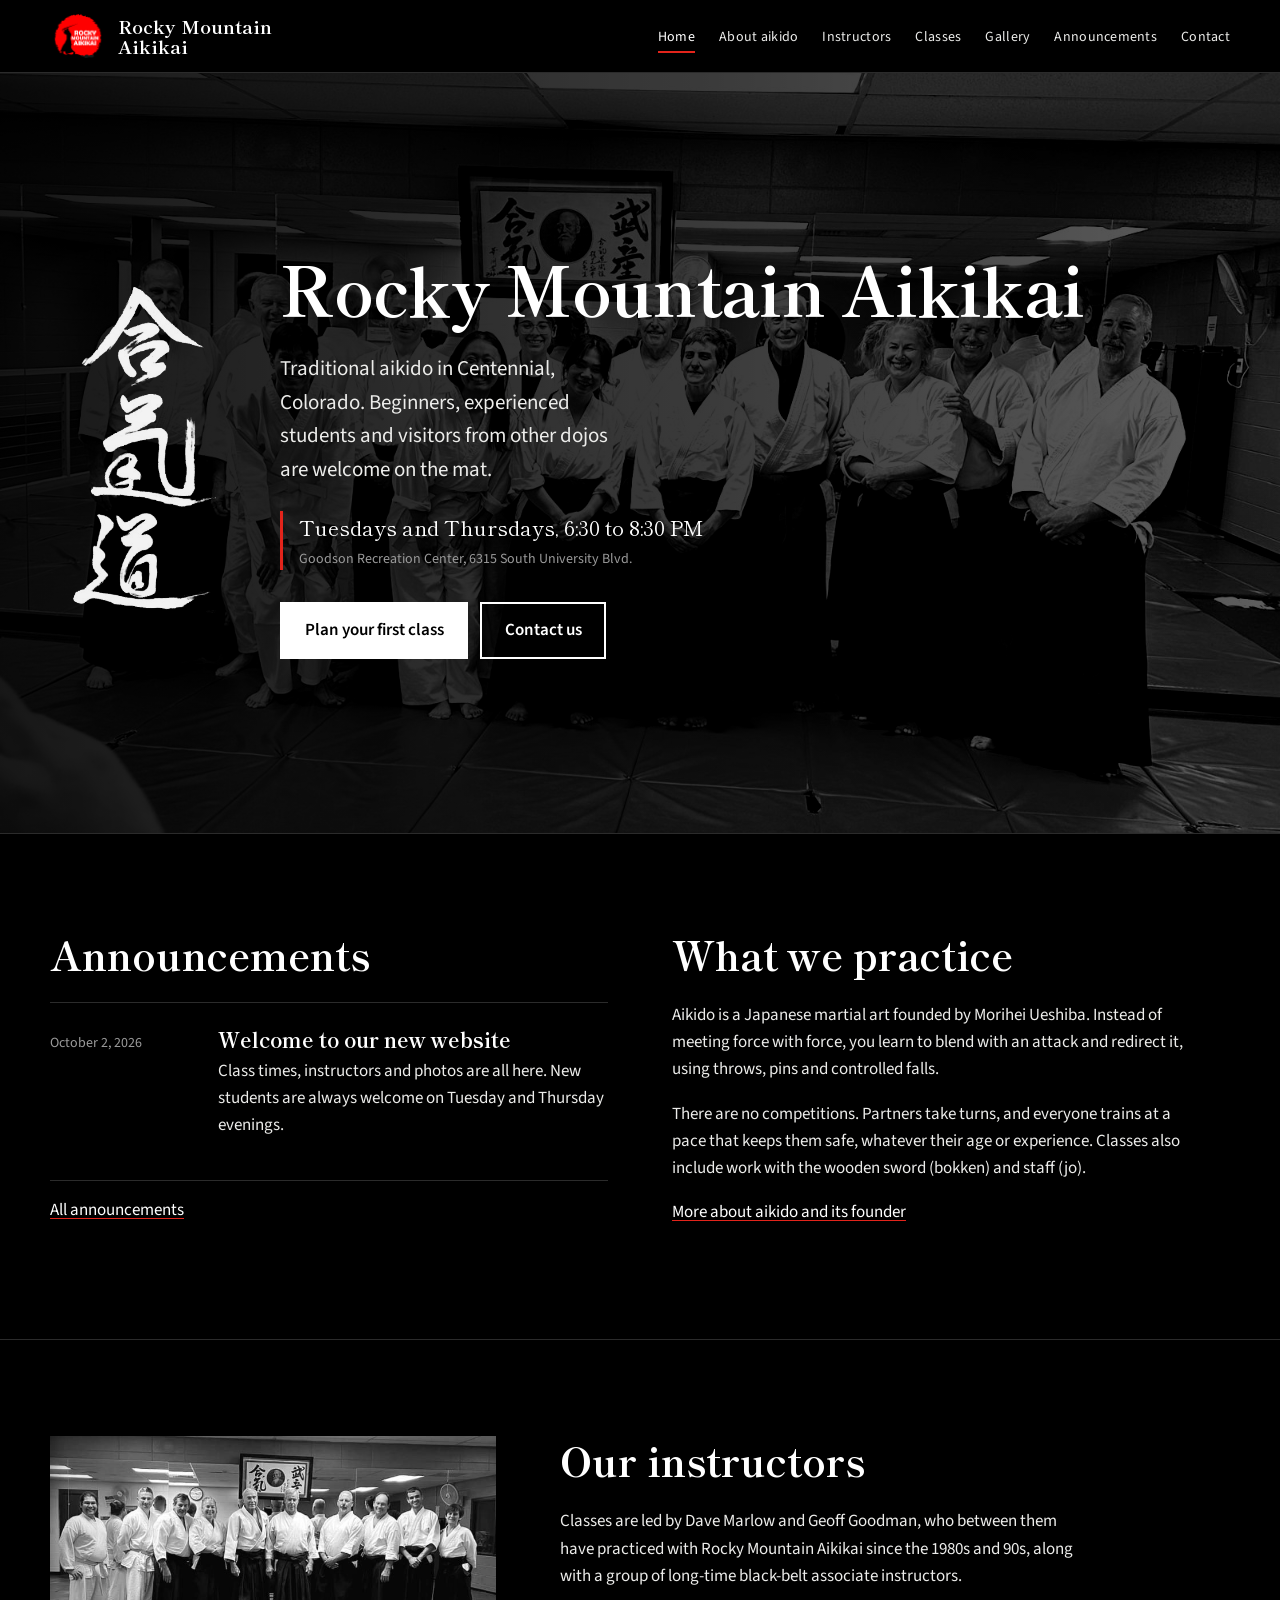
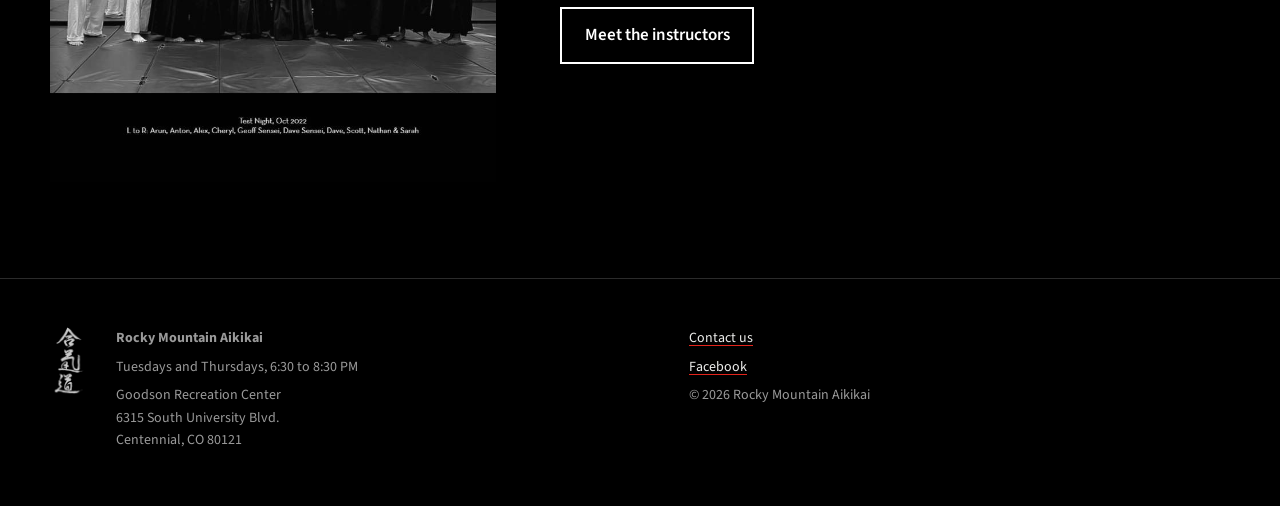
==== index.html @ 09d4a30c "Initial site" ====
<!doctype html>
<html lang="en">
<head>
<meta charset="utf-8">
<meta name="viewport" content="width=device-width, initial-scale=1, viewport-fit=cover">
<title>Rocky Mountain Aikikai</title>
<meta name="description" content="Traditional aikido in Centennial, Colorado. Classes Tuesday and Thursday evenings at Goodson Recreation Center. New students welcome.">
<meta property="og:title" content="Rocky Mountain Aikikai">
<meta property="og:description" content="Traditional aikido in Centennial, Colorado. Classes Tuesday and Thursday evenings at Goodson Recreation Center. New students welcome.">
<meta property="og:image" content="images/hero-group.jpg">
<link rel="icon" href="favicon.png">
<link rel="preconnect" href="https://fonts.googleapis.com">
<link rel="preconnect" href="https://fonts.gstatic.com" crossorigin>
<link href="https://fonts.googleapis.com/css2?family=Shippori+Mincho:wght@700&family=Source+Sans+3:wght@400;600&display=swap" rel="stylesheet">
<link rel="stylesheet" href="css/site.css">
</head>
<body>
<a class="skip" href="#main">Skip to content</a>
<div class="notice-bar" data-notice-bar hidden>
  <div class="wrap"><span data-notice-text></span> <a href="announcements.html">Details</a></div>
</div>
<header class="site-header">
  <div class="wrap">
    <a class="brand" href="index.html"><img src="images/logo.png" alt="" width="56" height="44"><span>Rocky Mountain<br>Aikikai</span></a>
    <button class="nav-toggle" aria-expanded="false" aria-controls="site-nav">Menu</button>
    <nav class="site-nav" id="site-nav" aria-label="Main"><ul><li><a href="index.html" aria-current="page">Home</a></li><li><a href="about.html">About aikido</a></li><li><a href="instructors.html">Instructors</a></li><li><a href="classes.html">Classes</a></li><li><a href="gallery.html">Gallery</a></li><li><a href="announcements.html">Announcements</a></li><li><a href="contact.html">Contact</a></li></ul></nav>
  </div>
</header>
<main id="main">

<section class="hero">
  <img class="hero-photo" src="images/hero-group.jpg" alt="Members of Rocky Mountain Aikikai lined up on the mat in front of the dojo scroll" fetchpriority="high">
  <div class="wrap">
    <img class="calligraphy" src="images/aikido-calligraphy.png" alt="Aikido written in Japanese calligraphy">
    <div>
      <h1>Rocky Mountain Aikikai</h1>
      <p class="lede">Traditional aikido in Centennial, Colorado. Beginners, experienced students and visitors from other dojos are welcome on the mat.</p>
      <p class="when">Tuesdays and Thursdays, 6:30 to 8:30 PM<small>Goodson Recreation Center, 6315 South University Blvd.</small></p>
      <div class="actions">
        <a class="btn" href="classes.html">Plan your first class</a>
        <a class="btn ghost" href="contact.html">Contact us</a>
      </div>
    </div>
  </div>
</section>

<section class="section">
  <div class="wrap split">
    <div>
      <h2>Announcements</h2>
      <ul class="announcements" data-announcements data-limit="3"><li><span class="empty">Loading announcements…</span></li></ul>
      <p style="margin-top:1rem"><a href="announcements.html">All announcements</a></p>
    </div>
    <div>
      <h2>What we practice</h2>
      <p>Aikido is a Japanese martial art founded by Morihei Ueshiba. Instead of meeting force with force, you learn to blend with an attack and redirect it, using throws, pins and controlled falls.</p>
      <p>There are no competitions. Partners take turns, and everyone trains at a pace that keeps them safe, whatever their age or experience. Classes also include work with the wooden sword (bokken) and staff (jo).</p>
      <p><a href="about.html">More about aikido and its founder</a></p>
    </div>
  </div>
</section>

<section class="section">
  <div class="wrap split narrow-img">
    <figure>
      <img src="images/gallery/01.jpg" alt="Group photo from a test night in October 2022" loading="lazy">
    </figure>
    <div>
      <h2>Our instructors</h2>
      <p>Classes are led by Dave Marlow and Geoff Goodman, who between them have practiced with Rocky Mountain Aikikai since the 1980s and 90s, along with a group of long-time black-belt associate instructors.</p>
      <div class="actions"><a class="btn ghost" href="instructors.html">Meet the instructors</a></div>
    </div>
  </div>
</section>

</main>
<footer class="site-footer">
  <div class="wrap">
    <img src="images/aikido-calligraphy.png" alt="Aikido written in Japanese calligraphy">
    <div>
      <p><strong>Rocky Mountain Aikikai</strong></p>
      <p>Tuesdays and Thursdays, 6:30 to 8:30 PM</p>
      <p>Goodson Recreation Center<br>6315 South University Blvd.<br>Centennial, CO 80121</p>
    </div>
    <div>
      <p><a href="contact.html">Contact us</a></p>
      <p><a href="https://www.facebook.com/rockymountainaikikai/">Facebook</a></p>
      <p>&copy; <span id="year">2026</span> Rocky Mountain Aikikai</p>
    </div>
  </div>
</footer>

<script src="js/site.js"></script>
<script>document.getElementById("year").textContent=new Date().getFullYear();</script>
</body>
</html>
---- css/site.css ----
/* Rocky Mountain Aikikai — site styles
   Palette taken from the club's own materials: black-and-white photography,
   ink calligraphy, and the red sun of the club logo. */

:root {
  --ink: #000000;          /* page background */
  --sumi: #161616;         /* raised surfaces */
  --line: #2b2b2b;         /* rules and borders */
  --ash: #9a9a9a;          /* secondary text */
  --paper: #ececea;        /* body text */
  --white: #ffffff;        /* headings */
  --sun: #e3241b;          /* logo red, used sparingly */

  --display: "Shippori Mincho", "Hiragino Mincho ProN", "Yu Mincho", Georgia, serif;
  --body: "Source Sans 3", "Segoe UI", system-ui, -apple-system, sans-serif;

  --step--1: 0.875rem;
  --step-0: 1.0625rem;
  --step-1: 1.3125rem;
  --step-2: 1.75rem;
  --step-3: 2.5rem;
  --step-4: clamp(2.5rem, 6vw, 4.25rem);

  --gutter: clamp(1.25rem, 4vw, 3rem);
  --measure: 66ch;

  box-sizing: border-box;
  padding-top: env(safe-area-inset-top, 0px);
  padding-bottom: env(safe-area-inset-bottom, 0px);
}
*, *::before, *::after { box-sizing: inherit; }
html { scroll-padding-top: env(safe-area-inset-top, 0px); }

body {
  margin: 0;
  background: var(--ink);
  color: var(--paper);
  font-family: var(--body);
  font-size: var(--step-0);
  line-height: 1.6;
  -webkit-font-smoothing: antialiased;
}

img { max-width: 100%; height: auto; display: block; }
a { color: var(--white); text-decoration-color: var(--sun); text-underline-offset: 0.2em; }
a:hover { color: var(--sun); }
:focus-visible { outline: 2px solid var(--sun); outline-offset: 3px; }

h1, h2, h3 {
  font-family: var(--display);
  font-weight: 700;
  color: var(--white);
  line-height: 1.2;
  margin: 0 0 0.6em;
}
h1 { font-size: var(--step-4); letter-spacing: -0.01em; }
h2 { font-size: var(--step-3); }
h3 { font-size: var(--step-1); }
p { margin: 0 0 1em; max-width: var(--measure); }

.skip { position: absolute; left: -9999px; }
.skip:focus { left: 1rem; top: 1rem; background: var(--white); color: var(--ink); padding: .5rem 1rem; z-index: 100; }

.wrap { width: min(1180px, 100% - 2 * var(--gutter)); margin-inline: auto; }

/* ---------- Header ---------- */
.site-header {
  position: sticky; top: env(safe-area-inset-top, 0px); z-index: 50;
  background: rgba(0,0,0,.92);
  border-bottom: 1px solid var(--line);
  backdrop-filter: blur(6px);
}
.site-header .wrap { display: flex; align-items: center; justify-content: space-between; gap: 1rem; min-height: 72px; }
.brand { display: flex; align-items: center; gap: .75rem; text-decoration: none; color: var(--white); }
.brand img { width: 56px; height: auto; }
.brand span { font-family: var(--display); font-size: 1.15rem; font-weight: 700; line-height: 1.1; }

.nav-toggle {
  display: none; background: none; border: 1px solid var(--line); color: var(--white);
  font: inherit; padding: .4rem .8rem; cursor: pointer;
}
.site-nav ul { list-style: none; margin: 0; padding: 0; display: flex; gap: 1.5rem; }
.site-nav a { text-decoration: none; color: var(--paper); font-size: var(--step--1); letter-spacing: .02em; padding: .3rem 0; border-bottom: 2px solid transparent; }
.site-nav a:hover { color: var(--white); }
.site-nav a[aria-current="page"] { color: var(--white); border-bottom-color: var(--sun); }

@media (max-width: 880px) {
  .nav-toggle { display: block; }
  .site-nav { display: none; position: absolute; left: 0; right: 0; top: 100%; background: var(--ink); border-bottom: 1px solid var(--line); }
  .site-nav.open { display: block; }
  .site-nav ul { flex-direction: column; gap: 0; padding: .5rem var(--gutter) 1rem; }
  .site-nav a { display: block; padding: .75rem 0; font-size: var(--step-0); border-bottom: 1px solid var(--line); }
  .site-nav a[aria-current="page"] { border-bottom-color: var(--line); color: var(--sun); }
}

/* ---------- Announcement bar ---------- */
.notice-bar { background: var(--sun); color: var(--white); }
.notice-bar[hidden] { display: none; }
.notice-bar .wrap { padding: .6rem 0; display: flex; gap: 1rem; align-items: baseline; flex-wrap: wrap; }
.notice-bar a { color: var(--white); font-weight: 600; text-decoration-color: var(--white); }

/* ---------- Hero (home) ---------- */
.hero { position: relative; min-height: min(86vh, 760px); display: grid; overflow: hidden; }
.hero > img.hero-photo {
  position: absolute; inset: 0; width: 100%; height: 100%; object-fit: cover; object-position: center 35%;
  filter: grayscale(1) brightness(.42) contrast(1.05);
}
.hero::after { content: ""; position: absolute; inset: 0; background: linear-gradient(90deg, rgba(0,0,0,.78) 0%, rgba(0,0,0,.45) 55%, rgba(0,0,0,.1) 100%); }
.hero .wrap { position: relative; z-index: 1; display: grid; grid-template-columns: auto 1fr; gap: clamp(1.5rem, 5vw, 4rem); align-items: center; padding-block: 4rem; }
.hero .calligraphy { width: clamp(90px, 13vw, 170px); opacity: .95; }
.hero h1 { margin-bottom: .35em; }
.hero .lede { font-size: var(--step-1); color: var(--paper); max-width: 34ch; }
.hero .when { font-family: var(--display); font-size: var(--step-1); color: var(--white); margin: 1.5rem 0 2rem; border-left: 3px solid var(--sun); padding-left: 1rem; }
.hero .when small { display: block; font-family: var(--body); font-size: var(--step--1); color: var(--ash); margin-top: .25rem; }
@media (max-width: 600px) {
  .hero .wrap { grid-template-columns: 1fr; }
  .hero .calligraphy { width: 70px; }
}

.btn {
  display: inline-block; background: var(--white); color: var(--ink); text-decoration: none;
  font-weight: 600; padding: .8rem 1.4rem; border: 2px solid var(--white);
}
.btn:hover { background: var(--sun); border-color: var(--sun); color: var(--white); }
.btn.ghost { background: transparent; color: var(--white); }
.btn.ghost:hover { background: var(--white); color: var(--ink); border-color: var(--white); }
.actions { display: flex; flex-wrap: wrap; gap: .75rem; }

/* ---------- Sections ---------- */
.section { padding-block: clamp(3rem, 8vw, 6rem); border-top: 1px solid var(--line); }
.section:first-of-type { border-top: 0; }
.page-head { padding-block: clamp(3rem, 7vw, 5rem) 1rem; }
.page-head p { color: var(--ash); font-size: var(--step-1); }

.split { display: grid; grid-template-columns: 1fr 1fr; gap: clamp(2rem, 5vw, 4rem); align-items: start; }
.split.narrow-img { grid-template-columns: 2fr 3fr; }
@media (max-width: 760px) { .split, .split.narrow-img { grid-template-columns: 1fr; } }

figure { margin: 0; }
figcaption { color: var(--ash); font-size: var(--step--1); margin-top: .5rem; }

blockquote {
  margin: 2rem 0; padding: 0 0 0 1.25rem; border-left: 3px solid var(--sun);
  font-family: var(--display); font-size: var(--step-1); color: var(--white); max-width: 40ch;
}
blockquote cite { display: block; font-family: var(--body); font-style: normal; font-size: var(--step--1); color: var(--ash); margin-top: .5rem; }

/* Facts list (schedule, fees, location) */
.facts { display: grid; grid-template-columns: max-content 1fr; gap: .75rem 2rem; margin: 0 0 1.5rem; }
.facts dt { color: var(--ash); }
.facts dd { margin: 0; color: var(--white); }
@media (max-width: 480px) { .facts { grid-template-columns: 1fr; gap: .2rem; } .facts dd { margin-bottom: .75rem; } }

/* ---------- Instructors ---------- */
.lead-instructor { display: grid; grid-template-columns: minmax(220px, 340px) 1fr; gap: clamp(1.5rem, 4vw, 3rem); align-items: start; margin-bottom: 4rem; }
.lead-instructor img { aspect-ratio: 4/5; object-fit: cover; width: 100%; }
.rank { color: var(--ash); font-size: var(--step--1); margin: -.4rem 0 1rem; }
@media (max-width: 680px) { .lead-instructor { grid-template-columns: 1fr; } .lead-instructor img { max-width: 340px; } }

.associates { display: grid; grid-template-columns: repeat(auto-fill, minmax(200px, 1fr)); gap: 2rem 1.5rem; }
.associates img { aspect-ratio: 4/5; object-fit: cover; width: 100%; margin-bottom: .75rem; }
.associates h3 { margin-bottom: .2rem; }

/* ---------- Founder strip ---------- */
.founder-strip { display: grid; grid-template-columns: repeat(3, 1fr); gap: 1rem; }
.founder-strip img { width: 100%; aspect-ratio: 3/4; object-fit: cover; filter: grayscale(1); }
@media (max-width: 600px) { .founder-strip { grid-template-columns: 1fr 1fr; } .founder-strip figure:last-child { display: none; } }

/* ---------- Gallery ---------- */
.gallery { display: grid; grid-template-columns: repeat(auto-fill, minmax(280px, 1fr)); gap: .75rem; }
.gallery button { padding: 0; border: 0; background: none; cursor: zoom-in; display: block; width: 100%; }
.gallery img { width: 100%; aspect-ratio: 4/3; object-fit: cover; }
.gallery button:hover img { outline: 2px solid var(--sun); outline-offset: -2px; }

.lightbox { border: 0; padding: 0; background: transparent; max-width: 96vw; max-height: 92vh; }
.lightbox::backdrop { background: rgba(0,0,0,.92); }
.lightbox img { max-width: 96vw; max-height: 85vh; width: auto; margin: 0 auto; }
.lightbox p { text-align: center; color: var(--paper); margin: .75rem auto 0; }
.lightbox .close { position: fixed; top: calc(1rem + env(safe-area-inset-top, 0px)); right: 1rem; background: var(--white); color: var(--ink); border: 0; font: inherit; font-weight: 600; padding: .5rem .9rem; cursor: pointer; }

/* ---------- Announcements ---------- */
.announcements { list-style: none; margin: 0; padding: 0; }
.announcements li { padding: 1.5rem 0; border-top: 1px solid var(--line); display: grid; grid-template-columns: 9rem 1fr; gap: 1.5rem; }
.announcements li:last-child { border-bottom: 1px solid var(--line); }
.announcements time { color: var(--ash); font-size: var(--step--1); padding-top: .3rem; }
.announcements h3 { margin-bottom: .35rem; }
.announcements .pinned time::before { content: ""; display: inline-block; width: .55rem; height: .55rem; border-radius: 50%; background: var(--sun); margin-right: .5rem; }
.announcements .empty { display: block; color: var(--ash); }
@media (max-width: 560px) { .announcements li { grid-template-columns: 1fr; gap: .25rem; } }

/* ---------- Map ---------- */
.map { width: 100%; aspect-ratio: 4/3; border: 0; filter: grayscale(1) invert(.92) contrast(.9); }

/* ---------- Placeholder marker (remove before launch) ---------- */
.todo { background: #3a2a00; color: #ffd36b; padding: 0 .3em; font-size: .9em; }

/* ---------- Footer ---------- */
.site-footer { border-top: 1px solid var(--line); padding-block: 3rem; color: var(--ash); font-size: var(--step--1); }
.site-footer .wrap { display: grid; grid-template-columns: auto 1fr 1fr; gap: 2rem; align-items: start; }
.site-footer img { width: 34px; opacity: .8; }
.site-footer p { margin: 0 0 .4rem; }
.site-footer a { color: var(--paper); }
@media (max-width: 680px) { .site-footer .wrap { grid-template-columns: 1fr; } }

@media (prefers-reduced-motion: reduce) { * { scroll-behavior: auto !important; transition: none !important; } }
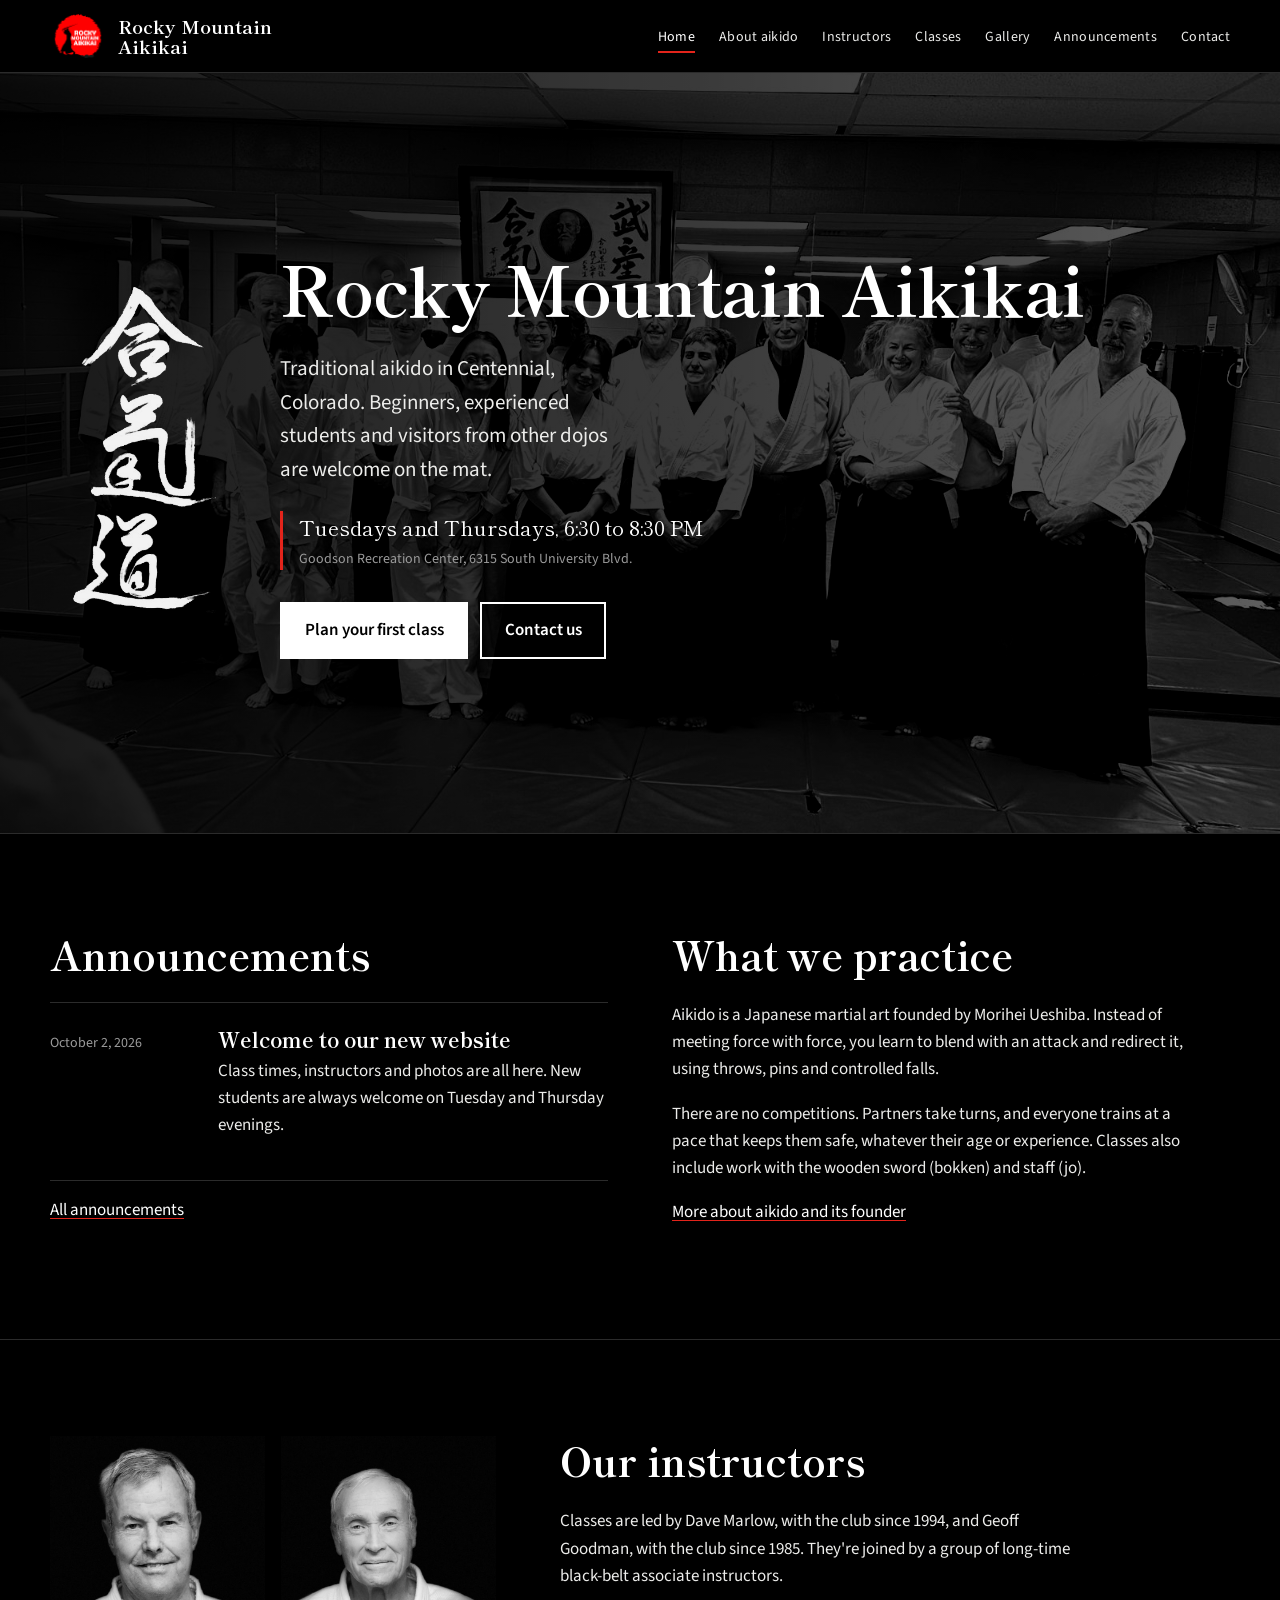
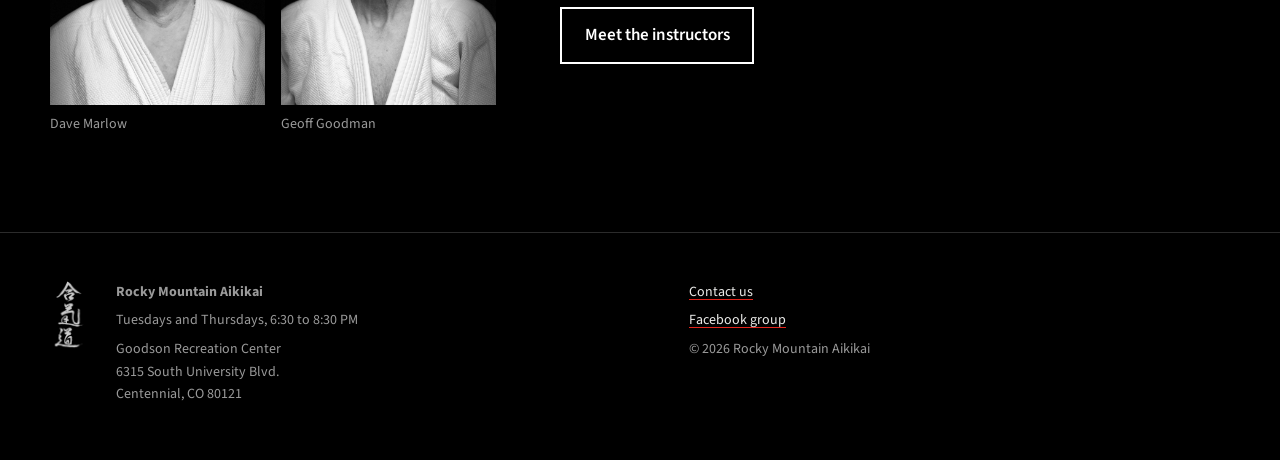
==== commit 7261fa17: "Classes, contact, about, home instructors, FB group" ====
--- a/index.html
+++ b/index.html
@@ -62,12 +62,13 @@
 
 <section class="section">
   <div class="wrap split narrow-img">
-    <figure>
-      <img src="images/gallery/01.jpg" alt="Group photo from a test night in October 2022" loading="lazy">
-    </figure>
+    <div class="duo">
+      <figure><img src="images/instructors/dave-marlow.jpg" alt="Portrait of Dave Marlow" loading="lazy"><figcaption>Dave Marlow</figcaption></figure>
+      <figure><img src="images/instructors/geoff-goodman.jpg" alt="Portrait of Geoff Goodman" loading="lazy"><figcaption>Geoff Goodman</figcaption></figure>
+    </div>
     <div>
       <h2>Our instructors</h2>
-      <p>Classes are led by Dave Marlow and Geoff Goodman, who between them have practiced with Rocky Mountain Aikikai since the 1980s and 90s, along with a group of long-time black-belt associate instructors.</p>
+      <p>Classes are led by Dave Marlow, with the club since 1994, and Geoff Goodman, with the club since 1985. They're joined by a group of long-time black-belt associate instructors.</p>
       <div class="actions"><a class="btn ghost" href="instructors.html">Meet the instructors</a></div>
     </div>
   </div>
@@ -84,7 +85,7 @@
     </div>
     <div>
       <p><a href="contact.html">Contact us</a></p>
-      <p><a href="https://www.facebook.com/rockymountainaikikai/">Facebook</a></p>
+      <p><a href="https://www.facebook.com/groups/rockymountainaikikai">Facebook group</a></p>
       <p>&copy; <span id="year">2026</span> Rocky Mountain Aikikai</p>
     </div>
   </div>
--- a/css/site.css
+++ b/css/site.css
@@ -203,3 +203,7 @@
 @media (max-width: 680px) { .site-footer .wrap { grid-template-columns: 1fr; } }
 
 @media (prefers-reduced-motion: reduce) { * { scroll-behavior: auto !important; transition: none !important; } }
+
+/* Two lead-instructor portraits side by side (home) */
+.duo { display: grid; grid-template-columns: 1fr 1fr; gap: 1rem; }
+.duo img { width: 100%; aspect-ratio: 4/5; object-fit: cover; }
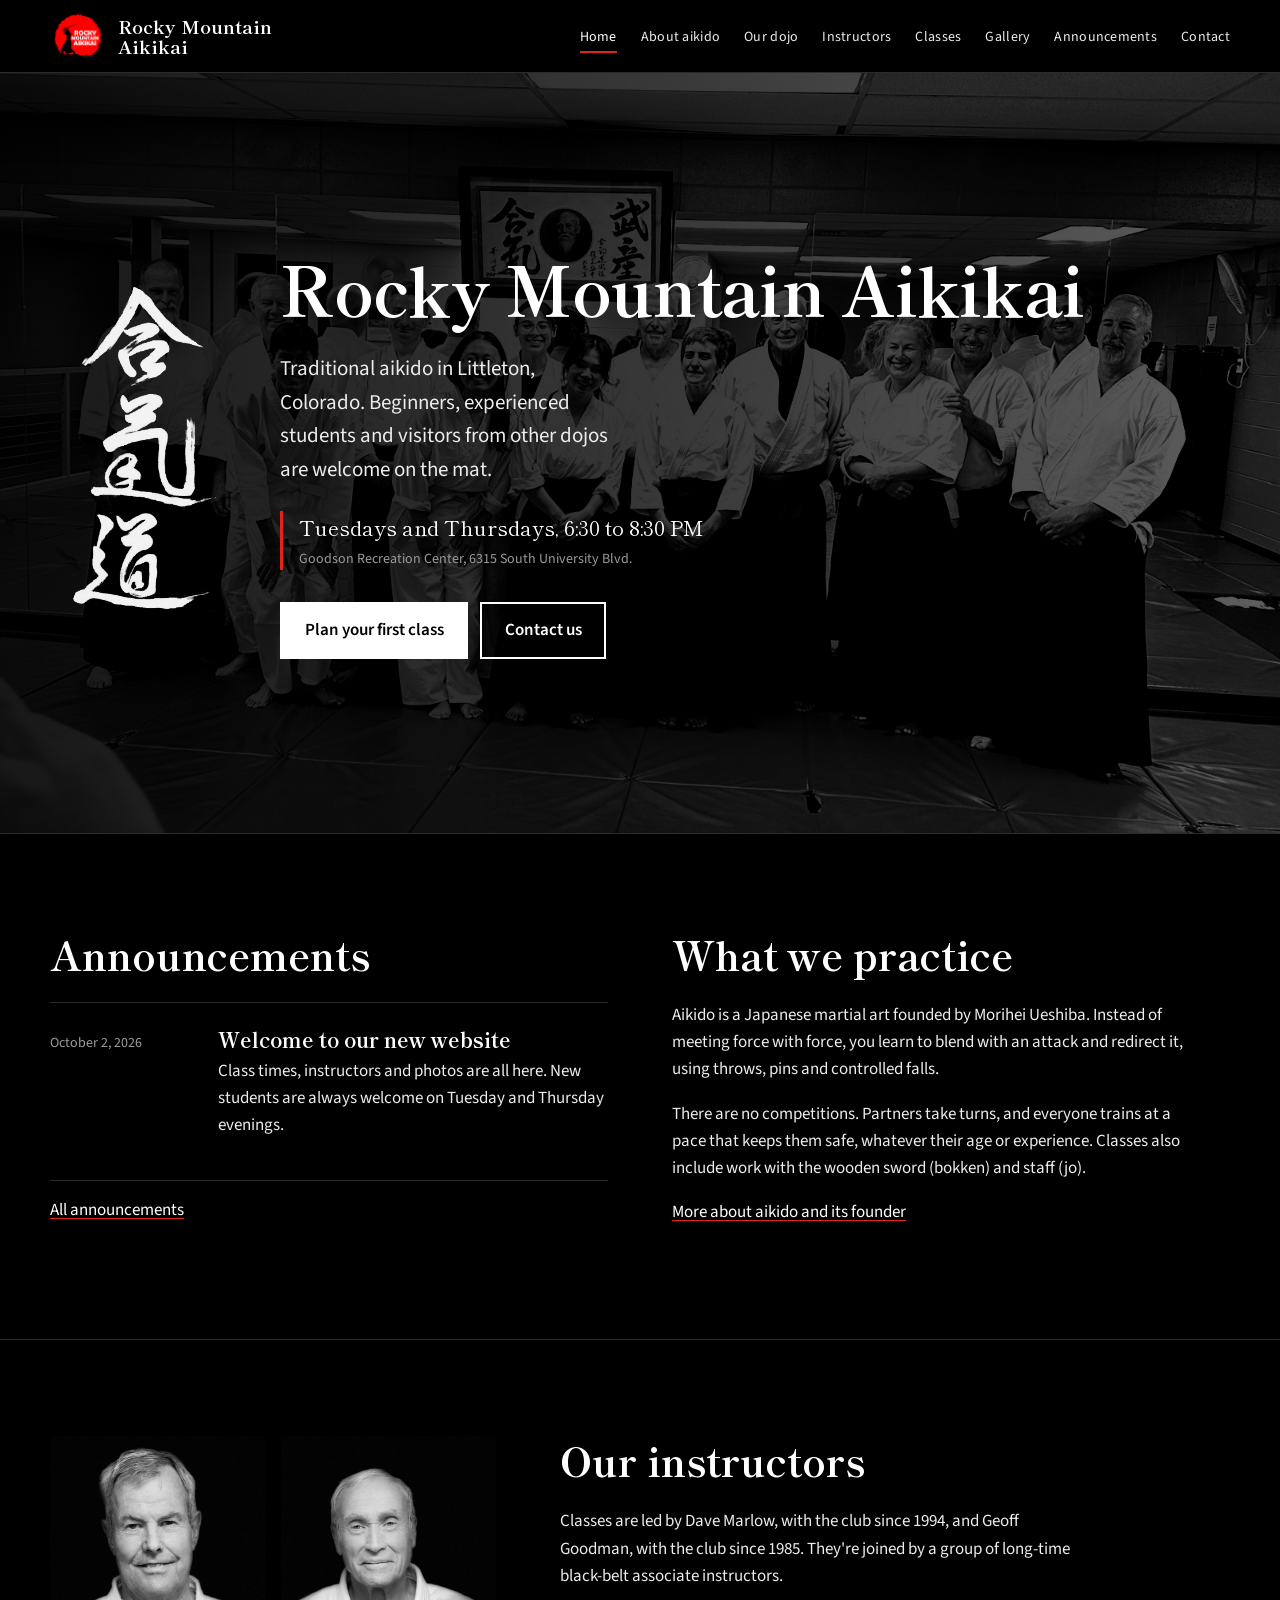
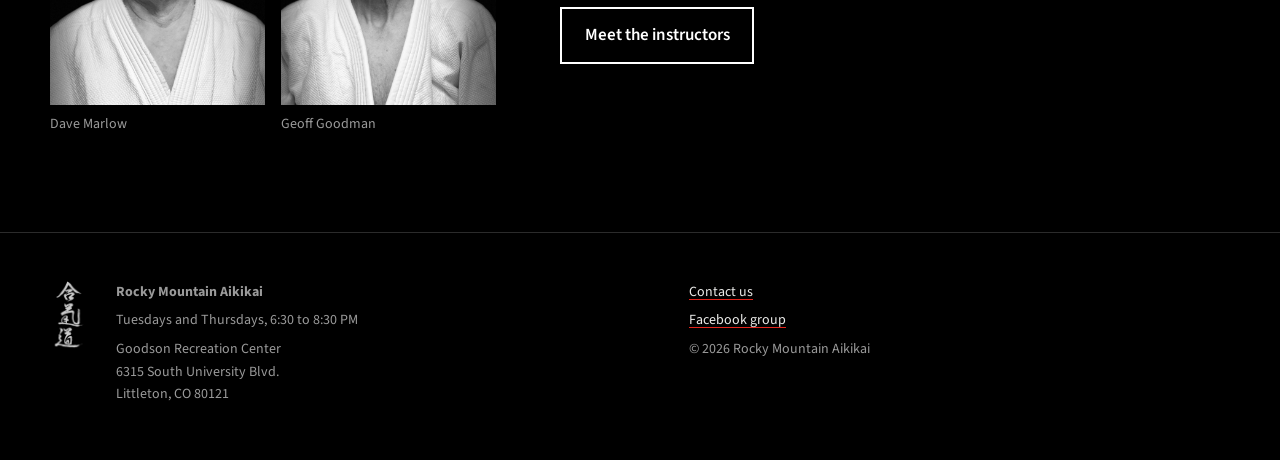
==== commit 2df4c4d9: "About reorder, Our dojo page, Littleton, bios, contact wording" ====
--- a/index.html
+++ b/index.html
@@ -4,9 +4,9 @@
 <meta charset="utf-8">
 <meta name="viewport" content="width=device-width, initial-scale=1, viewport-fit=cover">
 <title>Rocky Mountain Aikikai</title>
-<meta name="description" content="Traditional aikido in Centennial, Colorado. Classes Tuesday and Thursday evenings at Goodson Recreation Center. New students welcome.">
+<meta name="description" content="Traditional aikido in Littleton, Colorado. Classes Tuesday and Thursday evenings at Goodson Recreation Center. New students welcome.">
 <meta property="og:title" content="Rocky Mountain Aikikai">
-<meta property="og:description" content="Traditional aikido in Centennial, Colorado. Classes Tuesday and Thursday evenings at Goodson Recreation Center. New students welcome.">
+<meta property="og:description" content="Traditional aikido in Littleton, Colorado. Classes Tuesday and Thursday evenings at Goodson Recreation Center. New students welcome.">
 <meta property="og:image" content="images/hero-group.jpg">
 <link rel="icon" href="favicon.png">
 <link rel="preconnect" href="https://fonts.googleapis.com">
@@ -23,7 +23,7 @@
   <div class="wrap">
     <a class="brand" href="index.html"><img src="images/logo.png" alt="" width="56" height="44"><span>Rocky Mountain<br>Aikikai</span></a>
     <button class="nav-toggle" aria-expanded="false" aria-controls="site-nav">Menu</button>
-    <nav class="site-nav" id="site-nav" aria-label="Main"><ul><li><a href="index.html" aria-current="page">Home</a></li><li><a href="about.html">About aikido</a></li><li><a href="instructors.html">Instructors</a></li><li><a href="classes.html">Classes</a></li><li><a href="gallery.html">Gallery</a></li><li><a href="announcements.html">Announcements</a></li><li><a href="contact.html">Contact</a></li></ul></nav>
+    <nav class="site-nav" id="site-nav" aria-label="Main"><ul><li><a href="index.html" aria-current="page">Home</a></li><li><a href="about.html">About aikido</a></li><li><a href="dojo.html">Our dojo</a></li><li><a href="instructors.html">Instructors</a></li><li><a href="classes.html">Classes</a></li><li><a href="gallery.html">Gallery</a></li><li><a href="announcements.html">Announcements</a></li><li><a href="contact.html">Contact</a></li></ul></nav>
   </div>
 </header>
 <main id="main">
@@ -34,7 +34,7 @@
     <img class="calligraphy" src="images/aikido-calligraphy.png" alt="Aikido written in Japanese calligraphy">
     <div>
       <h1>Rocky Mountain Aikikai</h1>
-      <p class="lede">Traditional aikido in Centennial, Colorado. Beginners, experienced students and visitors from other dojos are welcome on the mat.</p>
+      <p class="lede">Traditional aikido in Littleton, Colorado. Beginners, experienced students and visitors from other dojos are welcome on the mat.</p>
       <p class="when">Tuesdays and Thursdays, 6:30 to 8:30 PM<small>Goodson Recreation Center, 6315 South University Blvd.</small></p>
       <div class="actions">
         <a class="btn" href="classes.html">Plan your first class</a>
@@ -81,7 +81,7 @@
     <div>
       <p><strong>Rocky Mountain Aikikai</strong></p>
       <p>Tuesdays and Thursdays, 6:30 to 8:30 PM</p>
-      <p>Goodson Recreation Center<br>6315 South University Blvd.<br>Centennial, CO 80121</p>
+      <p>Goodson Recreation Center<br>6315 South University Blvd.<br>Littleton, CO 80121</p>
     </div>
     <div>
       <p><a href="contact.html">Contact us</a></p>
--- a/css/site.css
+++ b/css/site.css
@@ -84,7 +84,7 @@
 .site-nav a:hover { color: var(--white); }
 .site-nav a[aria-current="page"] { color: var(--white); border-bottom-color: var(--sun); }
 
-@media (max-width: 880px) {
+@media (max-width: 1000px) {
   .nav-toggle { display: block; }
   .site-nav { display: none; position: absolute; left: 0; right: 0; top: 100%; background: var(--ink); border-bottom: 1px solid var(--line); }
   .site-nav.open { display: block; }
@@ -207,3 +207,8 @@
 /* Two lead-instructor portraits side by side (home) */
 .duo { display: grid; grid-template-columns: 1fr 1fr; gap: 1rem; }
 .duo img { width: 100%; aspect-ratio: 4/5; object-fit: cover; }
+
+/* Our dojo: portrait wall */
+.faces { display: grid; grid-template-columns: repeat(auto-fill, minmax(160px, 1fr)); gap: 1.25rem 1rem; }
+.faces img { width: 100%; aspect-ratio: 4/5; object-fit: cover; }
+@media (min-width: 1001px) { .faces { grid-template-columns: repeat(7, 1fr); } }
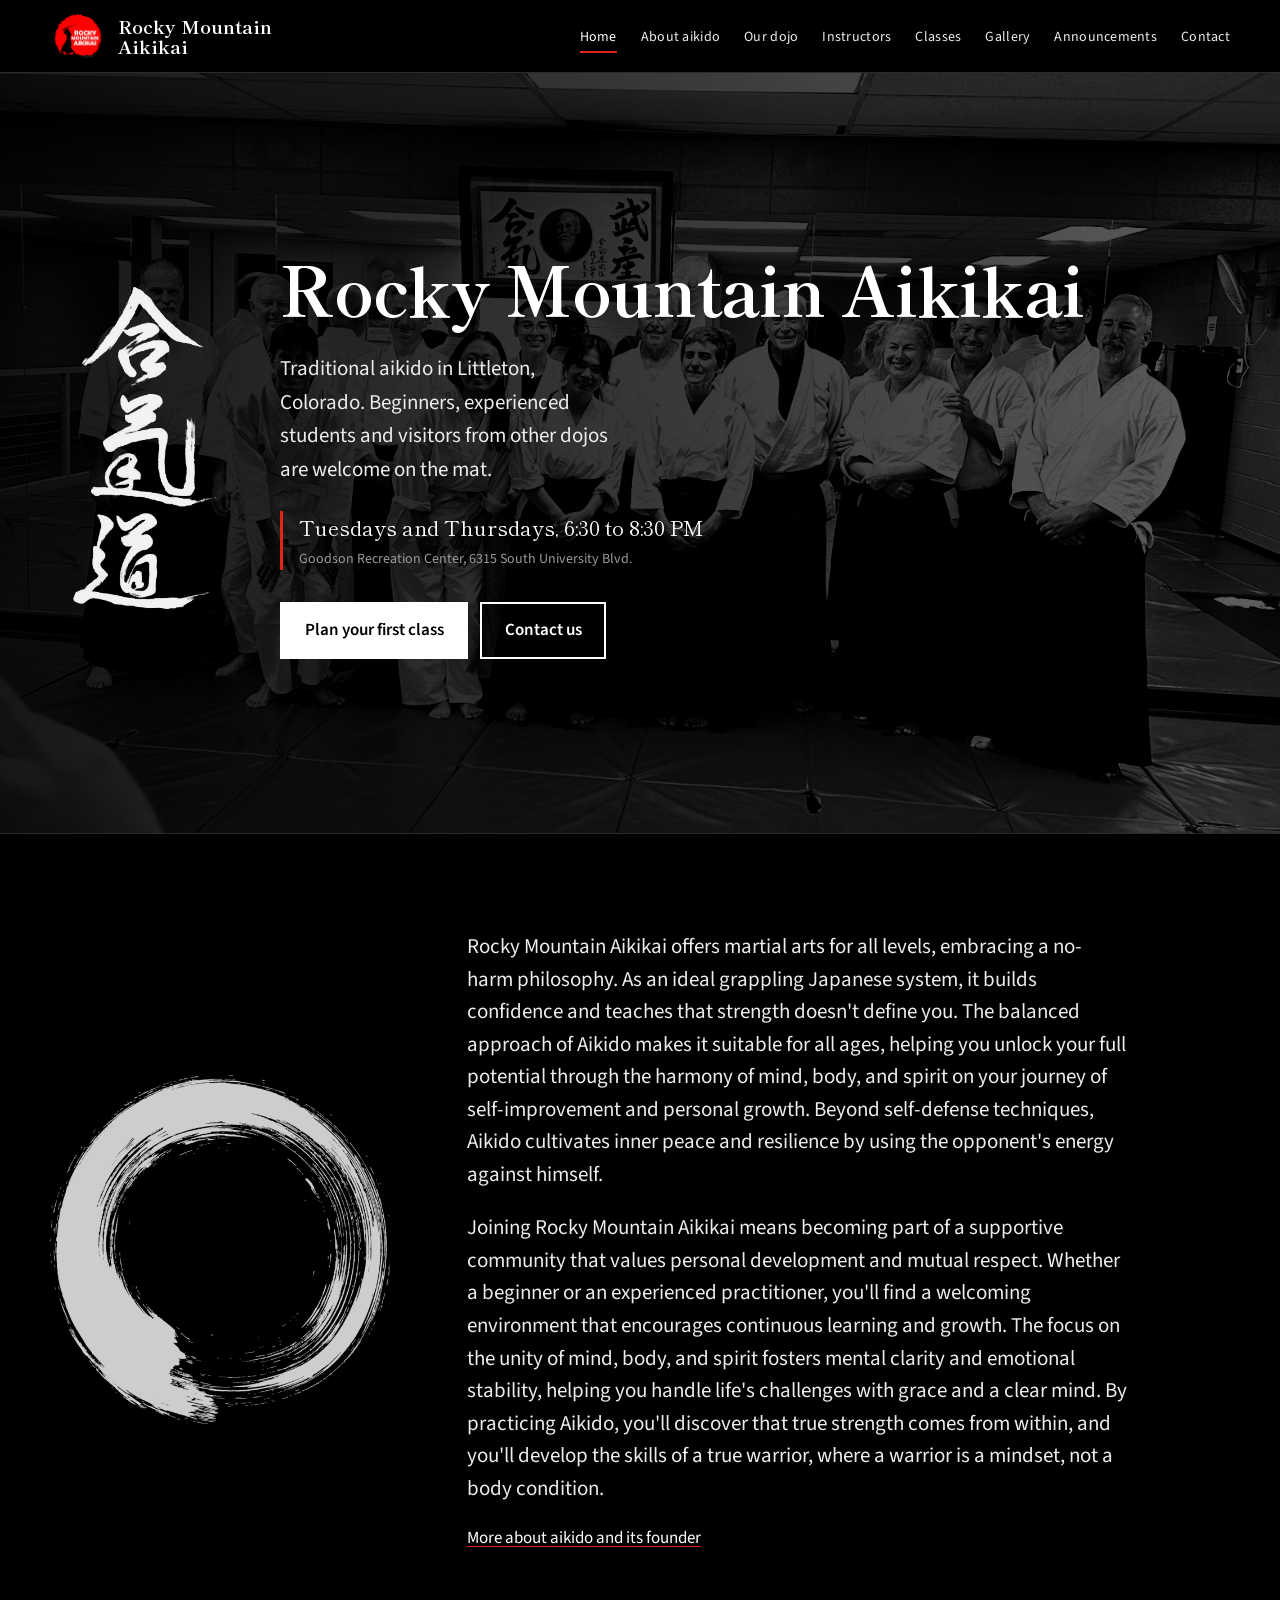
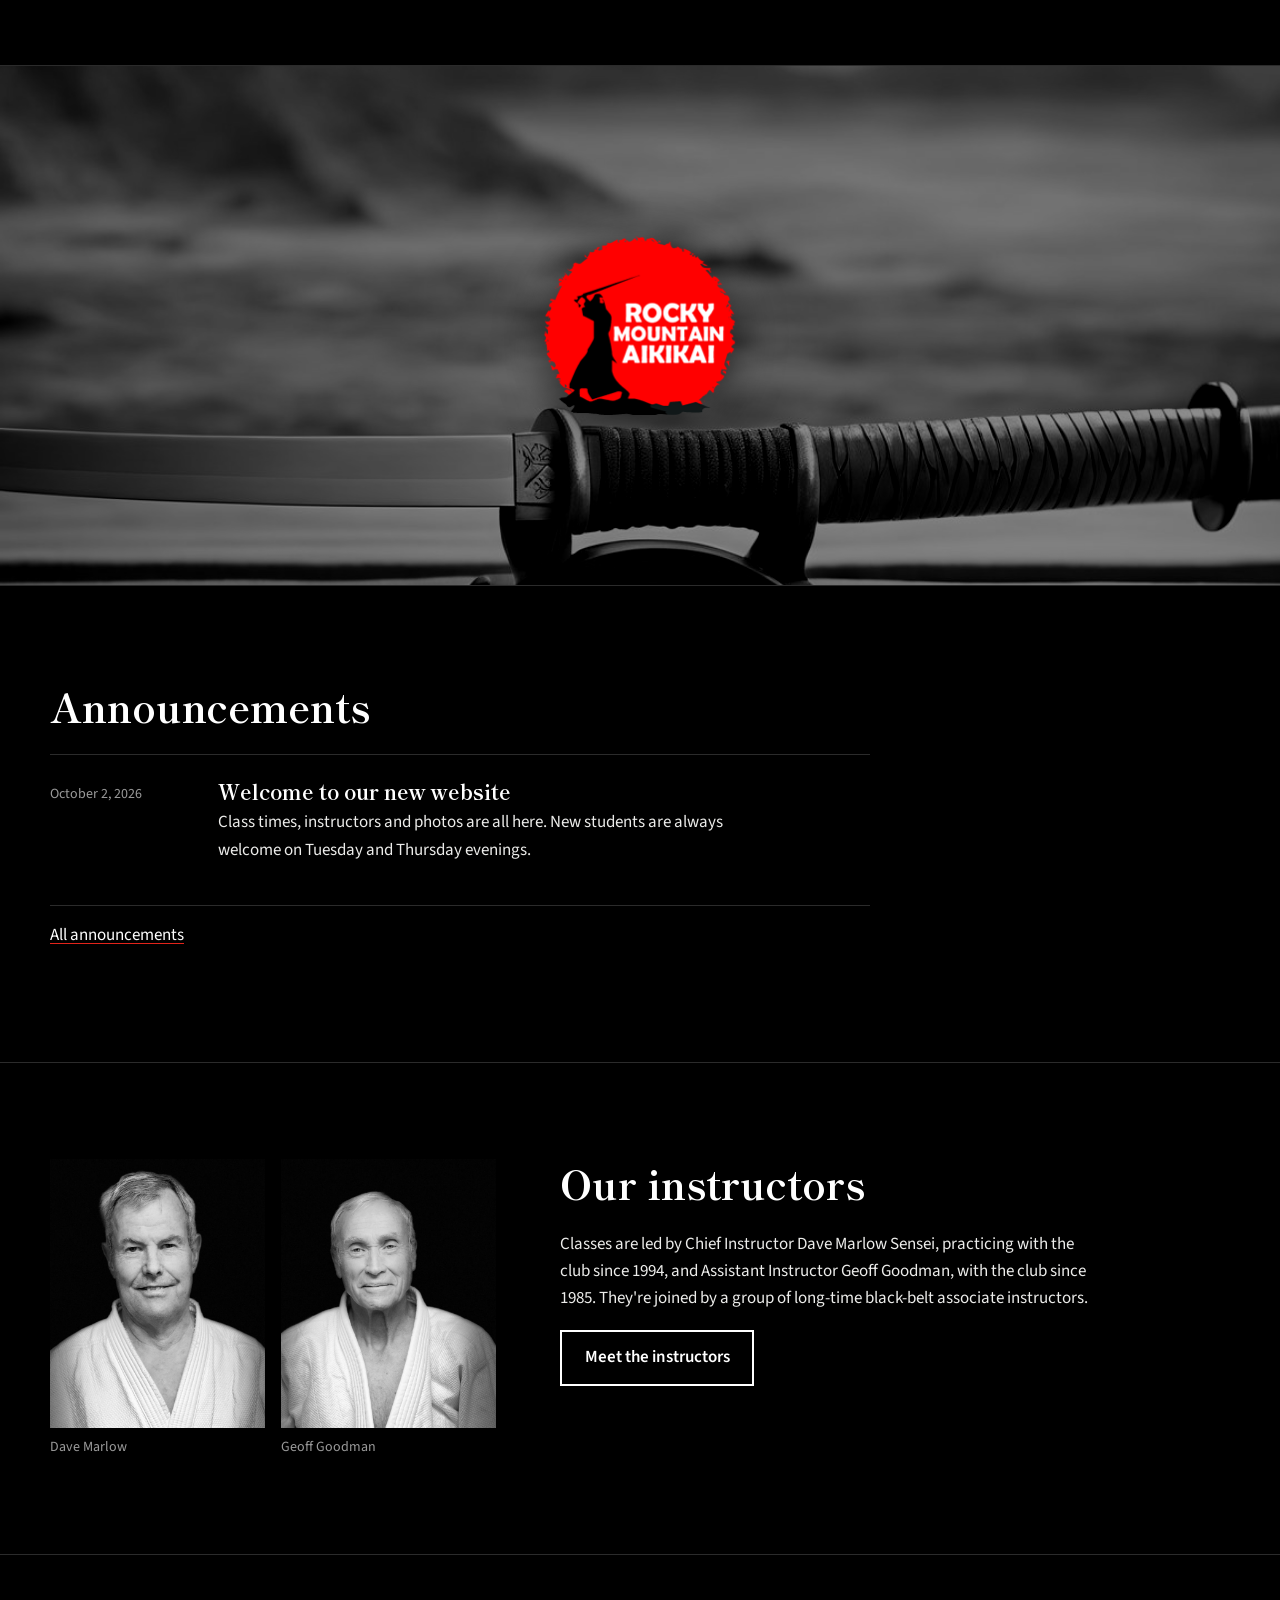
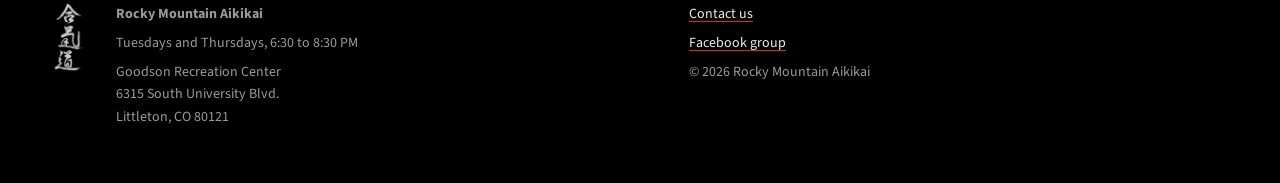
==== commit 3f862bc1: "Home: enso statement, sword seal band; instructor bios" ====
--- a/index.html
+++ b/index.html
@@ -44,19 +44,27 @@
   </div>
 </section>
 
-<section class="section">
-  <div class="wrap split">
+<section class="section enso-section">
+  <div class="wrap">
+    <img class="enso" src="images/enso.png" alt="Enso, a hand-painted Zen circle" loading="lazy">
     <div>
-      <h2>Announcements</h2>
-      <ul class="announcements" data-announcements data-limit="3"><li><span class="empty">Loading announcements…</span></li></ul>
-      <p style="margin-top:1rem"><a href="announcements.html">All announcements</a></p>
-    </div>
-    <div>
-      <h2>What we practice</h2>
-      <p>Aikido is a Japanese martial art founded by Morihei Ueshiba. Instead of meeting force with force, you learn to blend with an attack and redirect it, using throws, pins and controlled falls.</p>
-      <p>There are no competitions. Partners take turns, and everyone trains at a pace that keeps them safe, whatever their age or experience. Classes also include work with the wooden sword (bokken) and staff (jo).</p>
+      <p>Rocky Mountain Aikikai offers martial arts for all levels, embracing a no-harm philosophy. As an ideal grappling Japanese system, it builds confidence and teaches that strength doesn't define you. The balanced approach of Aikido makes it suitable for all ages, helping you unlock your full potential through the harmony of mind, body, and spirit on your journey of self-improvement and personal growth. Beyond self-defense techniques, Aikido cultivates inner peace and resilience by using the opponent's energy against himself.</p>
+      <p>Joining Rocky Mountain Aikikai means becoming part of a supportive community that values personal development and mutual respect. Whether a beginner or an experienced practitioner, you'll find a welcoming environment that encourages continuous learning and growth. The focus on the unity of mind, body, and spirit fosters mental clarity and emotional stability, helping you handle life's challenges with grace and a clear mind. By practicing Aikido, you'll discover that true strength comes from within, and you'll develop the skills of a true warrior, where a warrior is a mindset, not a body condition.</p>
       <p><a href="about.html">More about aikido and its founder</a></p>
     </div>
+  </div>
+</section>
+
+<section class="seal" aria-label="Rocky Mountain Aikikai">
+  <img class="seal-bg" src="images/sword-mountains.jpg" alt="" loading="lazy">
+  <img class="seal-logo" src="images/logo.png" alt="Rocky Mountain Aikikai logo" loading="lazy">
+</section>
+
+<section class="section">
+  <div class="wrap">
+    <h2>Announcements</h2>
+    <ul class="announcements narrow" data-announcements data-limit="3"><li><span class="empty">Loading announcements…</span></li></ul>
+    <p style="margin-top:1rem"><a href="announcements.html">All announcements</a></p>
   </div>
 </section>
 
@@ -68,7 +76,7 @@
     </div>
     <div>
       <h2>Our instructors</h2>
-      <p>Classes are led by Dave Marlow, with the club since 1994, and Geoff Goodman, with the club since 1985. They're joined by a group of long-time black-belt associate instructors.</p>
+      <p>Classes are led by Chief Instructor Dave Marlow Sensei, practicing with the club since 1994, and Assistant Instructor Geoff Goodman, with the club since 1985. They're joined by a group of long-time black-belt associate instructors.</p>
       <div class="actions"><a class="btn ghost" href="instructors.html">Meet the instructors</a></div>
     </div>
   </div>
--- a/css/site.css
+++ b/css/site.css
@@ -212,3 +212,24 @@
 .faces { display: grid; grid-template-columns: repeat(auto-fill, minmax(160px, 1fr)); gap: 1.25rem 1rem; }
 .faces img { width: 100%; aspect-ratio: 4/5; object-fit: cover; }
 @media (min-width: 1001px) { .faces { grid-template-columns: repeat(7, 1fr); } }
+
+/* Associate instructors: same layout, smaller portrait */
+.lead-instructor.small { grid-template-columns: minmax(180px, 240px) 1fr; margin-bottom: 3.5rem; }
+.lead-instructor .rank { margin-top: -.2rem; }
+@media (max-width: 680px) { .lead-instructor.small { grid-template-columns: 1fr; } .lead-instructor.small img { max-width: 240px; } }
+
+/* Home: enso + club statement */
+.enso-section .wrap { display: grid; grid-template-columns: minmax(200px, 340px) 1fr; gap: clamp(2rem, 6vw, 5rem); align-items: center; }
+.enso-section .enso { width: 100%; opacity: .92; }
+.enso-section p { font-size: var(--step-1); line-height: 1.55; color: var(--paper); }
+.enso-section p:last-child { font-size: var(--step-0); }
+@media (max-width: 760px) {
+  .enso-section .wrap { grid-template-columns: 1fr; }
+  .enso-section .enso { width: 160px; }
+}
+
+/* Home: sword-and-mountains band with the club seal */
+.seal { position: relative; height: clamp(260px, 42vw, 520px); overflow: hidden; display: grid; place-items: center; border-top: 1px solid var(--line); }
+.seal-bg { position: absolute; inset: 0; width: 100%; height: 100%; object-fit: cover; object-position: center 70%; filter: grayscale(1) brightness(.55) contrast(1.1); }
+.seal-logo { position: relative; width: clamp(140px, 18vw, 230px); filter: drop-shadow(0 6px 24px rgba(0,0,0,.6)); }
+.announcements.narrow { max-width: 820px; }
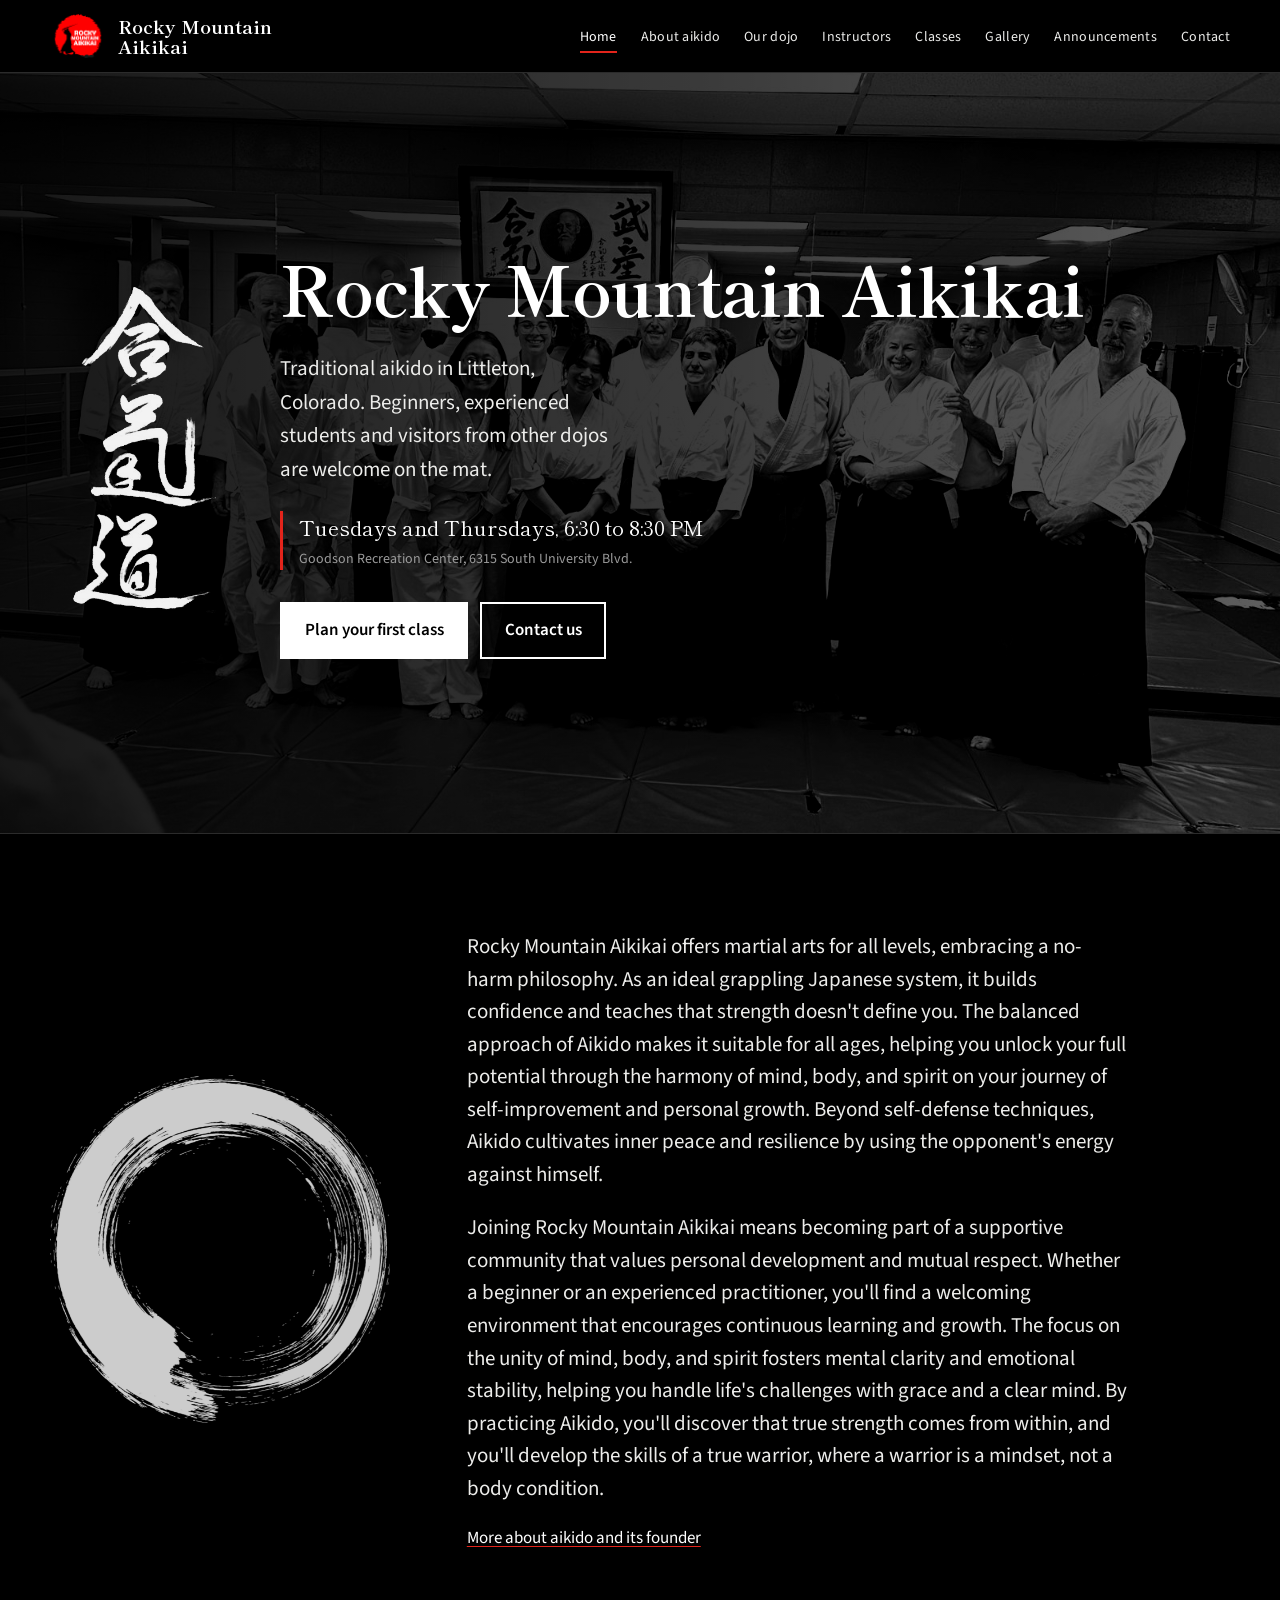
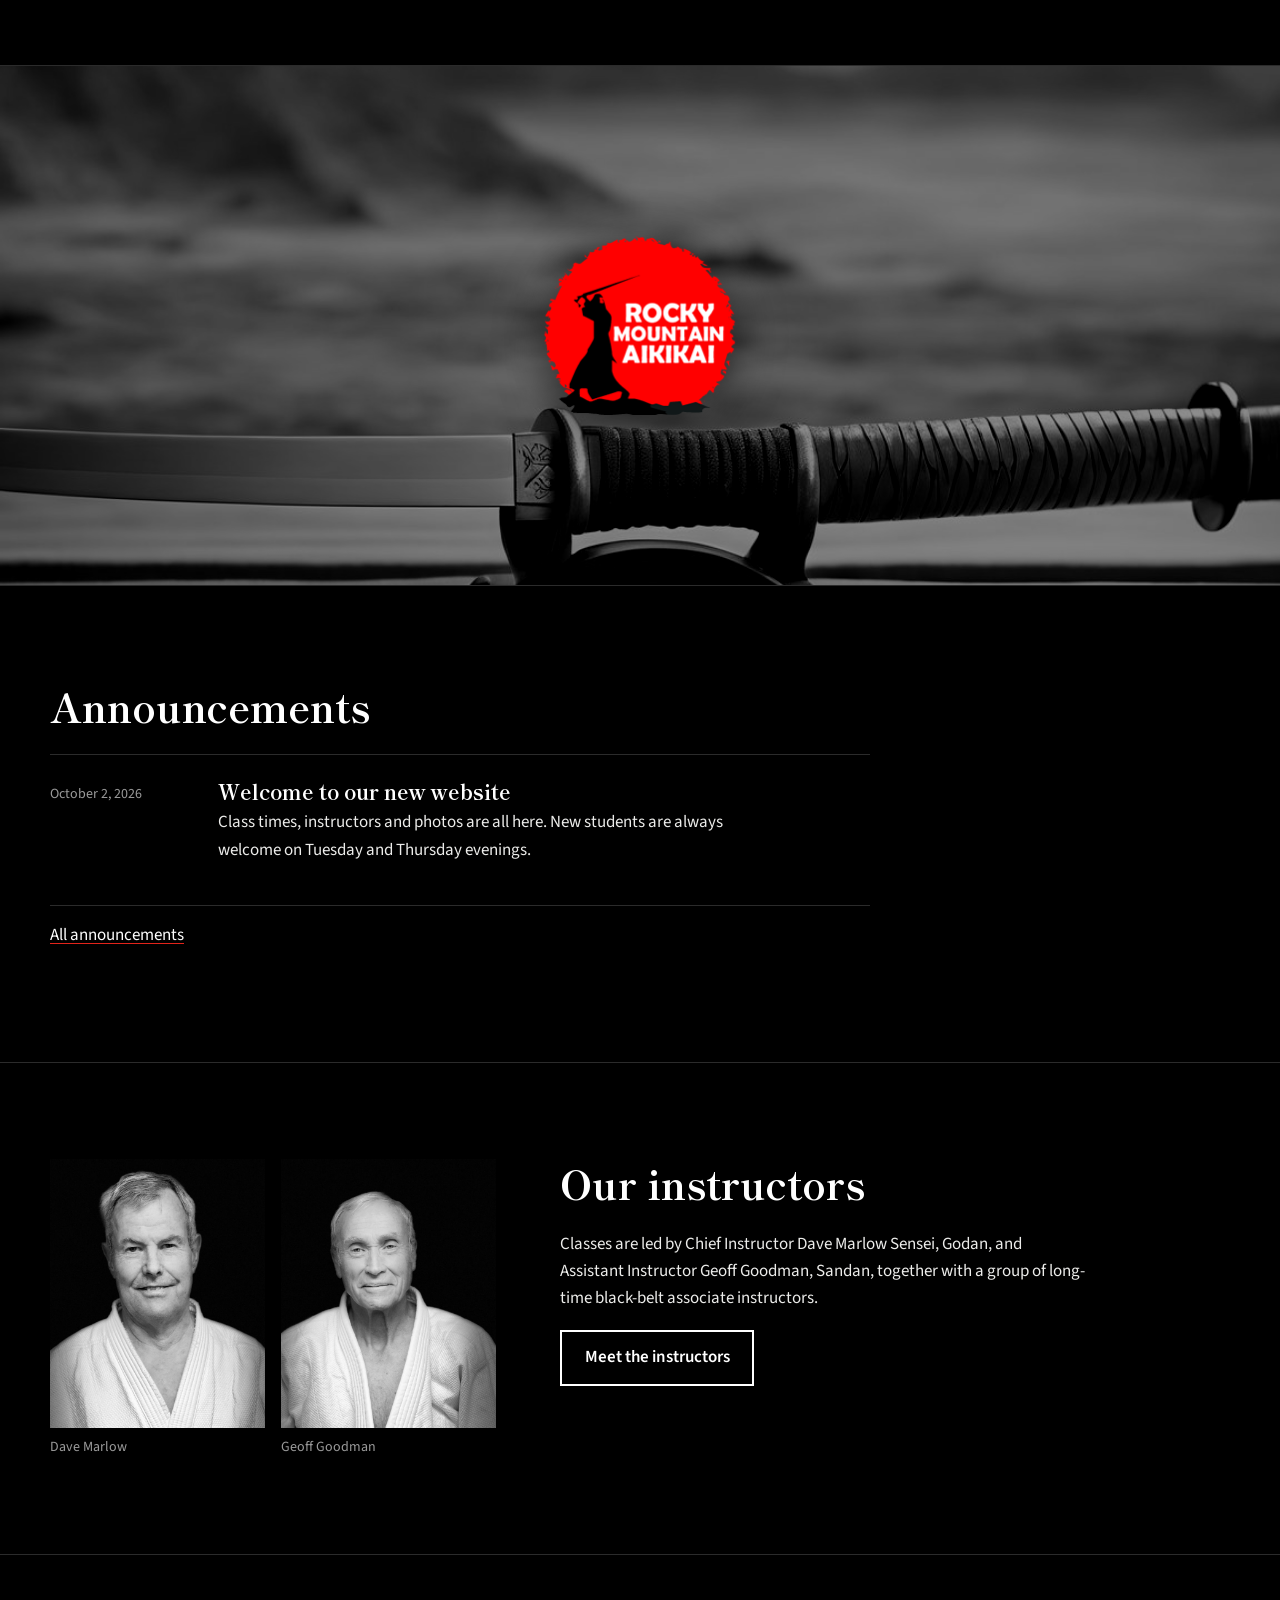
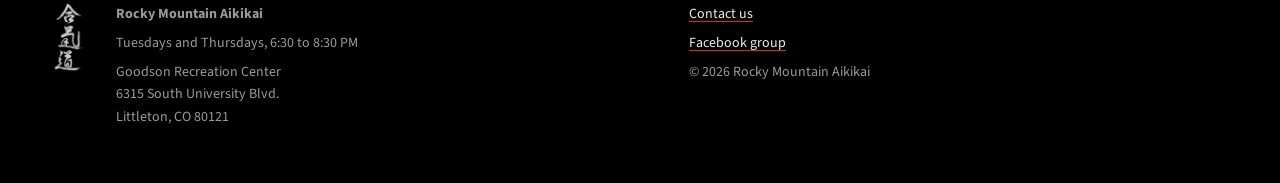
==== commit e02c033b: "Enso sway, techniques, instructor order, contact wording, text fixes" ====
--- a/index.html
+++ b/index.html
@@ -76,7 +76,7 @@
     </div>
     <div>
       <h2>Our instructors</h2>
-      <p>Classes are led by Chief Instructor Dave Marlow Sensei, practicing with the club since 1994, and Assistant Instructor Geoff Goodman, with the club since 1985. They're joined by a group of long-time black-belt associate instructors.</p>
+      <p>Classes are led by Chief Instructor Dave Marlow Sensei, Godan, and Assistant Instructor Geoff Goodman, Sandan, together with a group of long-time black-belt associate instructors.</p>
       <div class="actions"><a class="btn ghost" href="instructors.html">Meet the instructors</a></div>
     </div>
   </div>
--- a/css/site.css
+++ b/css/site.css
@@ -233,3 +233,11 @@
 .seal-bg { position: absolute; inset: 0; width: 100%; height: 100%; object-fit: cover; object-position: center 70%; filter: grayscale(1) brightness(.55) contrast(1.1); }
 .seal-logo { position: relative; width: clamp(140px, 18vw, 230px); filter: drop-shadow(0 6px 24px rgba(0,0,0,.6)); }
 .announcements.narrow { max-width: 820px; }
+
+/* Enso: slow, endless pendulum sway */
+@keyframes enso-sway {
+  from { transform: translateX(-7px) rotate(-1.5deg); }
+  to   { transform: translateX(7px)  rotate(1.5deg); }
+}
+.enso-section .enso { animation: enso-sway 3.2s ease-in-out infinite alternate; transform-origin: 50% 10%; will-change: transform; }
+@media (prefers-reduced-motion: reduce) { .enso-section .enso { animation: none; } }
